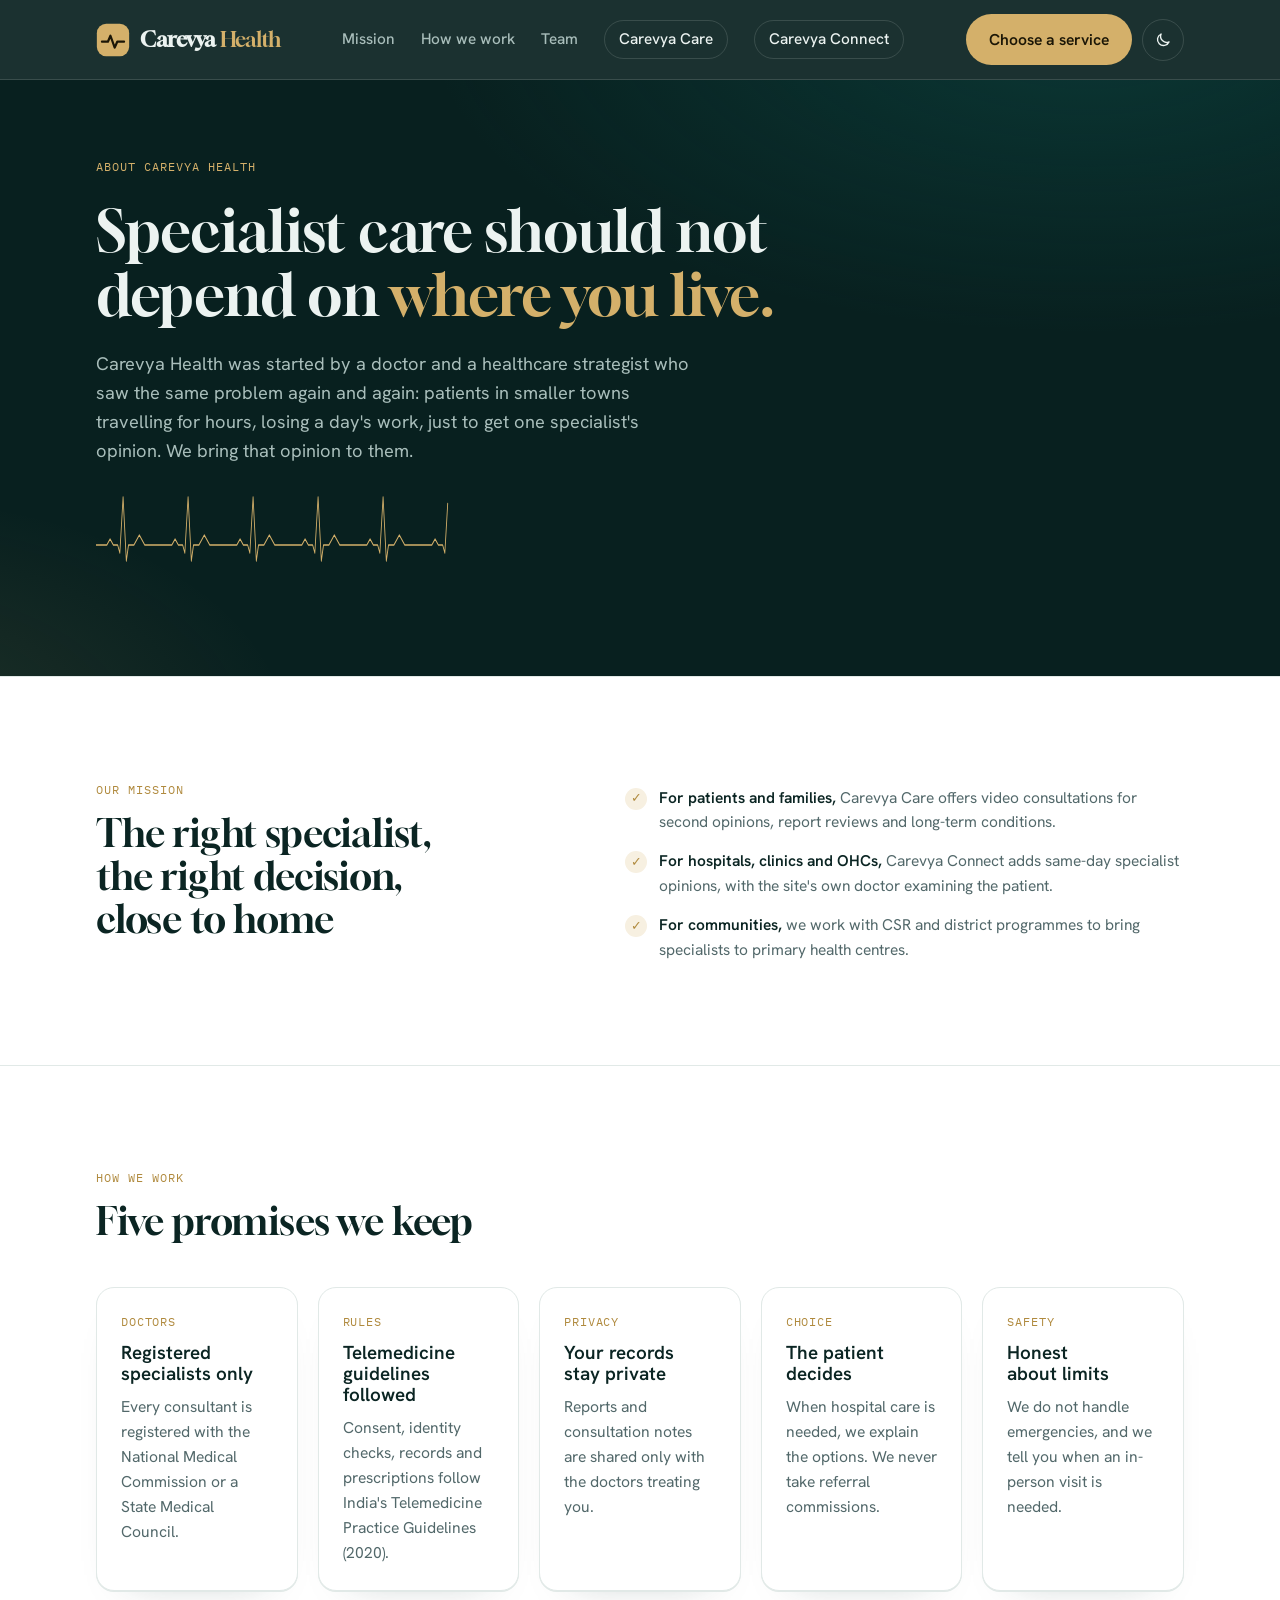
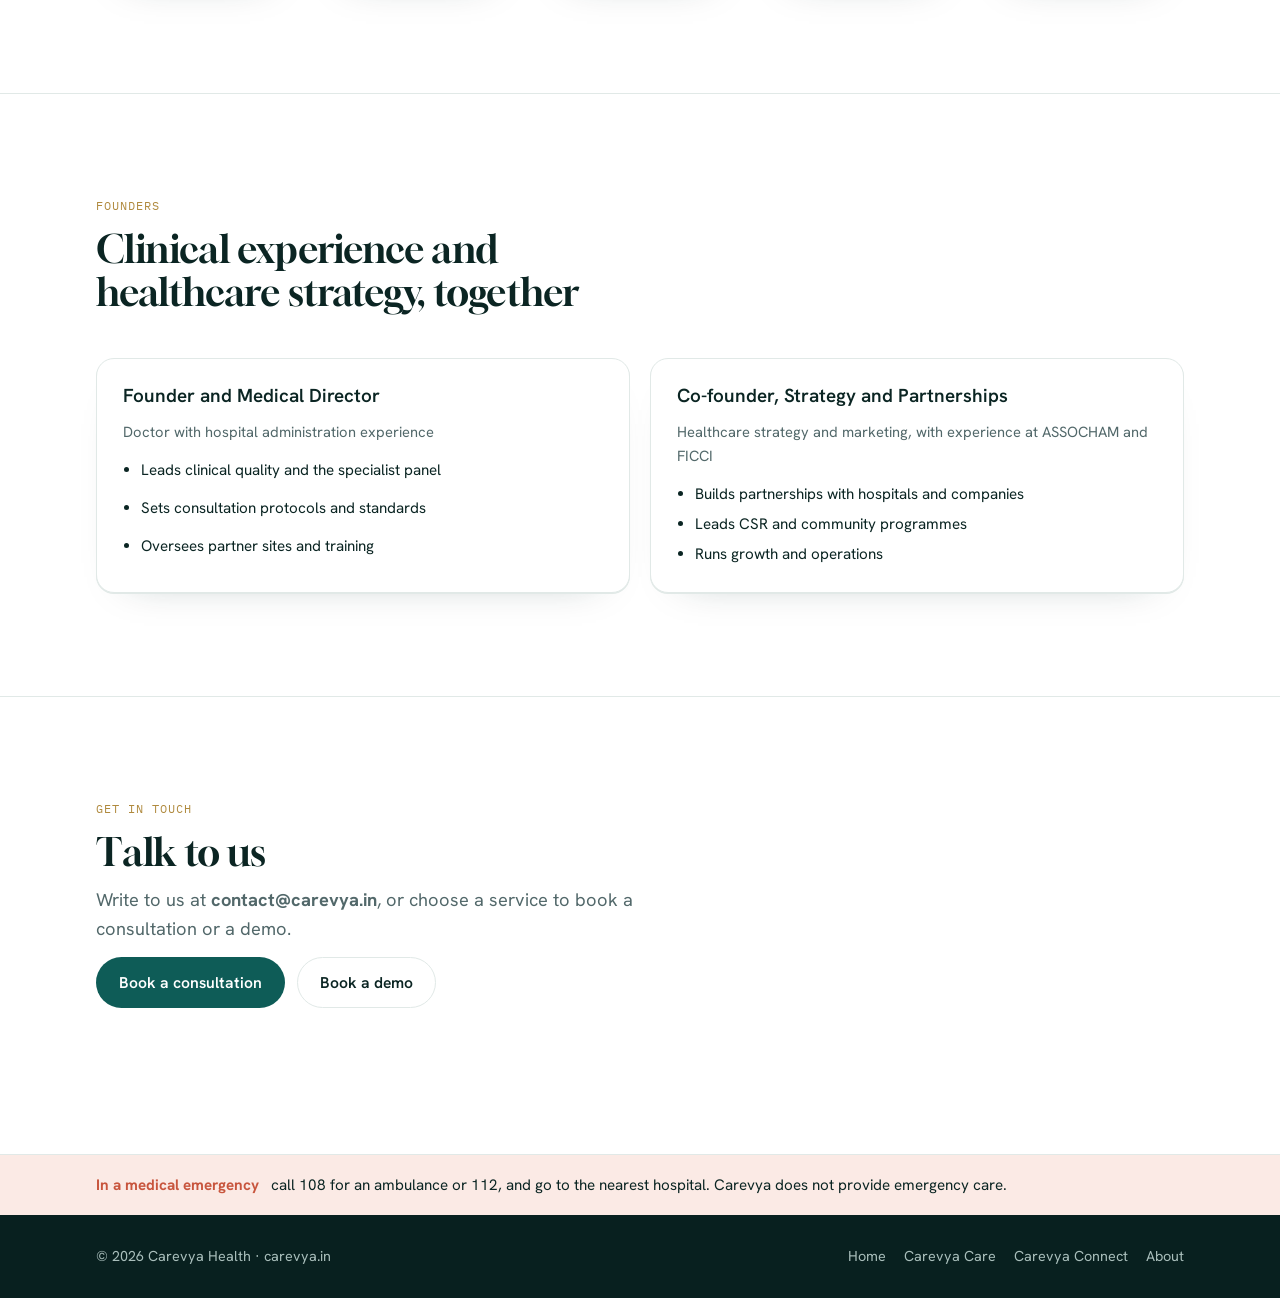
==== about.html @ 9365d1e3 "Add files via upload" ====
<!doctype html>
<html lang="en">
<head>
<meta charset="utf-8">
<meta name="viewport" content="width=device-width, initial-scale=1, viewport-fit=cover">
<title>About Carevya</title>
<meta name="claude:viewport-fit-sides" content="cover">
<meta name="description" content="Why Carevya Health exists, how we work, and the founders behind it.">
<link rel="preconnect" href="https://fonts.googleapis.com">
<link rel="preconnect" href="https://fonts.gstatic.com" crossorigin>
<link rel="stylesheet" href="https://fonts.googleapis.com/css2?family=Gloock&family=Hanken+Grotesk:wght@400;500;600&family=IBM+Plex+Mono:wght@400;500&family=Mukta:wght@500&display=swap">
<link rel="stylesheet" href="styles.css">
<script>try{var t=localStorage.getItem("carevya-theme");if(t=="dark"||t=="light")document.documentElement.setAttribute("data-theme",t)}catch(e){}</script>
</head>
<body>
<header class="bar night">
  <div class="wrap" style="position:relative">
    <a class="brand" href="index.html" aria-label="Carevya Health home">
      <svg class="brand-mark" viewBox="0 0 40 40" aria-hidden="true">
        <rect x="1" y="1" width="38" height="38" rx="11" fill="var(--accent)"/>
        <path d="M7 22h7l3-7 5 14 3-7h8" fill="none" stroke="var(--accent-ink)" stroke-width="2.6" stroke-linecap="round" stroke-linejoin="round"/>
      </svg>
      <span class="brand-name">Carevya <span>Health</span></span>
    </a>
    <nav class="links" id="nav" aria-label="Main">
      <a href="#mission">Mission</a>
      <a href="#principles">How we work</a>
      <a href="#team">Team</a>
      <a class="switch" href="care.html">Carevya Care</a>
      <a class="switch" href="connect.html">Carevya Connect</a>
    </nav>
    <div class="bar-actions">
      <a class="btn btn-primary" href="index.html#choose">Choose a service</a>
      <button class="theme-btn" id="themeBtn" type="button" aria-label="Switch to dark mode" title="Switch to dark mode"><svg viewBox="0 0 24 24" width="18" height="18" aria-hidden="true"><path id="themeIcon" d="M20 14.5A8 8 0 0 1 9.5 4a8 8 0 1 0 10.5 10.5z" fill="none" stroke="currentColor" stroke-width="1.8" stroke-linejoin="round"/></svg></button>
      <button class="menu-btn" id="menuBtn" aria-expanded="false" aria-controls="nav">Menu</button>
    </div>
  </div>
</header>

<main id="top">
  <section class="hero night">
    <div class="wrap">
      <div class="hero-copy" style="max-width:760px">
        <p class="eyebrow">About Carevya Health</p>
        <h1>Specialist care should not depend on <em>where you live.</em></h1>
        <p class="lede">Carevya Health was started by a doctor and a healthcare strategist who saw the same problem again and again: patients in smaller towns travelling for hours, losing a day's work, just to get one specialist's opinion. We bring that opinion to them.</p>
        <svg class="trace" viewBox="0 0 960 84" preserveAspectRatio="none" aria-hidden="true" style="max-width:520px"><path d="M0 56 l20 0 l6 -6 l6 6 l8 0 l4 8 l6 -56 l6 64 l4 -16 l10 0 l10 -10 l10 10 l30 0 l20 0 l6 -6 l6 6 l8 0 l4 8 l6 -56 l6 64 l4 -16 l10 0 l10 -10 l10 10 l30 0 l20 0 l6 -6 l6 6 l8 0 l4 8 l6 -56 l6 64 l4 -16 l10 0 l10 -10 l10 10 l30 0 l20 0 l6 -6 l6 6 l8 0 l4 8 l6 -56 l6 64 l4 -16 l10 0 l10 -10 l10 10 l30 0 l20 0 l6 -6 l6 6 l8 0 l4 8 l6 -56 l6 64 l4 -16 l10 0 l10 -10 l10 10 l30 0 l20 0 l6 -6 l6 6 l8 0 l4 8 l6 -56 l6 64 l4 -16 l10 0 l10 -10 l10 10 l30 0 l20 0 l6 -6 l6 6 l8 0 l4 8 l6 -56 l6 64 l4 -16 l10 0 l10 -10 l10 10 l30 0 l20 0 l6 -6 l6 6 l8 0 l4 8 l6 -56 l6 64 l4 -16 l10 0 l10 -10 l10 10 l30 0"/></svg>
      </div>
    </div>
  </section>

  <section class="band" id="mission">
    <div class="wrap spec-wrap">
      <div class="section-head" style="margin-bottom:0">
        <p class="eyebrow">Our mission</p>
        <h2>The right specialist, the right decision, close to home</h2>
      </div>
      <div class="assure">
        <div><span class="tick">✓</span><p><b>For patients and families,</b> Carevya Care offers video consultations for second opinions, report reviews and long-term conditions.</p></div>
        <div><span class="tick">✓</span><p><b>For hospitals, clinics and OHCs,</b> Carevya Connect adds same-day specialist opinions, with the site's own doctor examining the patient.</p></div>
        <div><span class="tick">✓</span><p><b>For communities,</b> we work with CSR and district programmes to bring specialists to primary health centres.</p></div>
      </div>
    </div>
  </section>

  <section class="band" id="principles">
    <div class="wrap">
      <div class="section-head">
        <p class="eyebrow">How we work</p>
        <h2>Five promises we keep</h2>
      </div>
      <div class="who">
        <article>
          <span class="tag">Doctors</span>
          <h3>Registered specialists only</h3>
          <p>Every consultant is registered with the National Medical Commission or a State Medical Council.</p>
          
        </article>
        <article>
          <span class="tag">Rules</span>
          <h3>Telemedicine guidelines followed</h3>
          <p>Consent, identity checks, records and prescriptions follow India's Telemedicine Practice Guidelines (2020).</p>
          
        </article>
        <article>
          <span class="tag">Privacy</span>
          <h3>Your records stay private</h3>
          <p>Reports and consultation notes are shared only with the doctors treating you.</p>
          
        </article>
        <article>
          <span class="tag">Choice</span>
          <h3>The patient decides</h3>
          <p>When hospital care is needed, we explain the options. We never take referral commissions.</p>
          
        </article>
        <article>
          <span class="tag">Safety</span>
          <h3>Honest about limits</h3>
          <p>We do not handle emergencies, and we tell you when an in-person visit is needed.</p>
          
        </article>
      </div>
    </div>
  </section>

  <section class="band" id="team">
    <div class="wrap">
      <div class="section-head">
        <p class="eyebrow">Founders</p>
        <h2>Clinical experience and healthcare strategy, together</h2>
      </div>
      <div class="plans">
        <div class="plan">
          <h3>Founder and Medical Director</h3>
          <p class="for">Doctor with hospital administration experience</p>
          <ul><li>Leads clinical quality and the specialist panel</li><li>Sets consultation protocols and standards</li><li>Oversees partner sites and training</li></ul>
        </div>
        <div class="plan">
          <h3>Co-founder, Strategy and Partnerships</h3>
          <p class="for">Healthcare strategy and marketing, with experience at ASSOCHAM and FICCI</p>
          <ul><li>Builds partnerships with hospitals and companies</li><li>Leads CSR and community programmes</li><li>Runs growth and operations</li></ul>
        </div>
      </div>
    </div>
  </section>

  <section class="band" id="contact">
    <div class="wrap">
      <div class="section-head">
        <p class="eyebrow">Get in touch</p>
        <h2>Talk to us</h2>
        <p class="lede">Write to us at <strong style="user-select:all">contact@carevya.in</strong>, or choose a service to book a consultation or a demo.</p>
        <div class="hero-actions"><a class="btn btn-primary" href="care.html#contact">Book a consultation</a><a class="btn btn-ghost" href="connect.html#contact">Book a demo</a></div>
      </div>
    </div>
  </section>
</main>

<div class="emergency">
  <div class="wrap"><strong>In a medical emergency</strong> call 108 for an ambulance or 112, and go to the nearest hospital. Carevya does not provide emergency care.</div>
</div>
<footer class="night">
  <div class="wrap">
    <span>© <span id="yr">2026</span> Carevya Health · carevya.in</span>
    <nav aria-label="Footer"><a href="index.html">Home</a><a href="care.html">Carevya Care</a><a href="connect.html">Carevya Connect</a><a href="about.html">About</a></nav>
  </div>
</footer>
<script src="site.js"></script>
</body>
</html>
---- styles.css ----
/* Layout: midnight-emerald hero bands with brass details, porcelain content bands, 1120px column */
:root{
  --bg:#FFFFFF; --surface:#FFFFFF; --ink:#0B2523; --muted:#52686A; --line:#E1E9E7;
  --accent:#0E5C57; --accent-ink:#FFFFFF; --accent-soft:#E3EFEC;
  --gold:#B08A3E; --gold-soft:#F7F0E1;
  --warm:#C8553D; --warm-soft:#FBEAE5; --grid:#F2D3CD; --grid-strong:#E7B3AA;
  --night:#08201F; --night-2:#0C2E2C; --night-ink:#ECF3F1; --night-muted:#A9BEBB; --night-line:rgba(236,243,241,.14); --night-gold:#D4B06A;
  --display:"Gloock", "Georgia", "Times New Roman", serif;
  --body:"Hanken Grotesk", "Segoe UI", system-ui, -apple-system, sans-serif;
  --mono:"IBM Plex Mono", ui-monospace, "SFMono-Regular", Menlo, monospace;
  --deva:"Mukta", "Nirmala UI", "Noto Sans Devanagari", sans-serif;
  --radius:18px;
}
@media (prefers-color-scheme: dark){
  :root:not([data-theme="light"]){
    --bg:#071514; --surface:#0E2120; --ink:#E7F0EE; --muted:#9DB3B0; --line:#1F3634;
    --accent:#4FC1B4; --accent-ink:#04201D; --accent-soft:#11302D;
    --gold:#D4B06A; --gold-soft:#2A2416;
    --warm:#F08A73; --warm-soft:#3A2420; --grid:#2A2423; --grid-strong:#4A2E2A;
    --night:#041110; --night-2:#082120; --night-ink:#ECF3F1; --night-muted:#A9BEBB; --night-line:rgba(236,243,241,.12); --night-gold:#D4B06A;
    color-scheme:dark;
  }
}
:root[data-theme="dark"]{
  --bg:#071514; --surface:#0E2120; --ink:#E7F0EE; --muted:#9DB3B0; --line:#1F3634;
  --accent:#4FC1B4; --accent-ink:#04201D; --accent-soft:#11302D;
  --gold:#D4B06A; --gold-soft:#2A2416;
  --warm:#F08A73; --warm-soft:#3A2420; --grid:#2A2423; --grid-strong:#4A2E2A;
  --night:#041110; --night-2:#082120; --night-ink:#ECF3F1; --night-muted:#A9BEBB; --night-line:rgba(236,243,241,.12); --night-gold:#D4B06A;
  color-scheme:dark;
}
*,*::before,*::after{box-sizing:border-box}
html{scroll-behavior:smooth}
@media (prefers-reduced-motion: reduce){html{scroll-behavior:auto}}
body{background:var(--bg);color:var(--ink);font-family:var(--body);font-size:17px;line-height:1.6;-webkit-font-smoothing:antialiased}
body::before{content:"";position:fixed;inset:0 0 auto;height:env(safe-area-inset-top,0px);z-index:10;background:var(--bg)}
a{color:inherit}
:focus-visible{outline:2px solid var(--accent);outline-offset:3px;border-radius:6px}
.wrap{max-width:1120px;margin-inline:auto;padding-left:max(16px, env(safe-area-inset-left,0px));padding-right:max(16px, env(safe-area-inset-right,0px))}
h1,h2,h3{font-family:var(--display);line-height:1.12;margin:0;text-wrap:balance;letter-spacing:-.01em}
h1{font-size:clamp(2.1rem, 1.3rem + 3.4vw, 3.6rem);font-weight:750}
h2{font-size:clamp(1.65rem, 1.2rem + 1.8vw, 2.4rem);font-weight:650}
h3{font-size:1.18rem;font-weight:650}
p{margin:0}
.eyebrow{font-family:var(--mono);font-size:.78rem;letter-spacing:.08em;text-transform:uppercase;color:var(--accent)}
.lede{font-size:1.14rem;color:var(--muted);max-width:60ch}

/* Header */
header.bar{position:sticky;top:env(safe-area-inset-top,0px);z-index:20;background:color-mix(in srgb, var(--bg) 88%, transparent);backdrop-filter:blur(10px);-webkit-backdrop-filter:blur(10px);border-bottom:1px solid var(--line)}
.bar .wrap{display:flex;align-items:center;justify-content:space-between;gap:16px;padding-block:14px}
.brand{display:flex;align-items:center;gap:10px;text-decoration:none}
.brand-mark{width:34px;height:34px;flex:none}
.brand-name{font-family:var(--display);font-weight:750;font-size:1.3rem;letter-spacing:-.02em}
.brand-name span{color:var(--accent);font-weight:500}
nav.links{display:flex;gap:26px;align-items:center}
nav.links a{text-decoration:none;color:var(--muted);font-weight:500;font-size:.96rem}
nav.links a:hover{color:var(--ink)}
.btn{display:inline-flex;align-items:center;justify-content:center;gap:8px;font-family:var(--body);font-weight:600;font-size:.98rem;border-radius:999px;padding:12px 22px;text-decoration:none;border:1px solid transparent;cursor:pointer;transition:background .2s, color .2s, border-color .2s}
.btn-primary{background:var(--accent);color:var(--accent-ink)}
.btn-primary:hover{background:color-mix(in srgb, var(--accent) 86%, var(--ink))}
.btn-ghost{background:transparent;border-color:var(--line);color:var(--ink)}
.btn-ghost:hover{border-color:var(--accent);color:var(--accent)}
.menu-btn{display:none;background:none;border:1px solid var(--line);border-radius:10px;padding:8px 12px;color:var(--ink);font:inherit;font-size:.9rem;cursor:pointer}
@media (max-width: 860px){
  nav.links{display:none}
  .menu-btn{display:inline-block}
  .bar .btn{display:none}
  nav.links.open{display:flex;position:absolute;left:0;right:0;top:100%;flex-direction:column;align-items:flex-start;gap:4px;background:var(--surface);border-bottom:1px solid var(--line);padding:12px max(16px, env(safe-area-inset-right,0px)) 18px max(16px, env(safe-area-inset-left,0px))}
  nav.links.open a{padding:10px 0;font-size:1.05rem;width:100%}
}

/* Hero */
.hero{padding-block:clamp(40px, 6vw, 84px) clamp(48px, 7vw, 96px)}
.hero-grid{display:grid;grid-template-columns:1.05fr .95fr;gap:clamp(28px, 5vw, 64px);align-items:center}
.hero-copy{display:flex;flex-direction:column;gap:22px;min-width:0}
.hero-copy h1 em{font-style:normal;color:var(--accent)}
.deva{font-family:var(--deva);font-size:1.12rem;color:var(--warm);font-weight:500}
.hero-actions{display:flex;flex-wrap:wrap;gap:12px}
.hero-note{font-size:.92rem;color:var(--muted)}
.paper{position:relative;border-radius:22px;padding:clamp(18px, 3vw, 30px);
  background-color:var(--surface);
  background-image:
    linear-gradient(var(--grid-strong) 1px, transparent 1px),
    linear-gradient(90deg, var(--grid-strong) 1px, transparent 1px),
    linear-gradient(var(--grid) 1px, transparent 1px),
    linear-gradient(90deg, var(--grid) 1px, transparent 1px);
  background-size:40px 40px,40px 40px,8px 8px,8px 8px;
  border:1px solid var(--line);min-width:0}
.trace{display:block;width:100%;height:84px;margin-bottom:14px}
.trace path{fill:none;stroke:var(--warm);stroke-width:2;stroke-linejoin:round;stroke-linecap:round;stroke-dasharray:1400;stroke-dashoffset:0;animation:draw 2.4s ease-out}
@keyframes draw{from{stroke-dashoffset:1400}to{stroke-dashoffset:0}}
@media (prefers-reduced-motion: reduce){.trace path{animation:none}}
.paper-scale{position:absolute;top:14px;right:18px;font-family:var(--mono);font-size:.72rem;color:var(--muted);background:var(--surface);padding:2px 6px;border-radius:4px}
.consult{background:var(--surface);border:1px solid var(--line);border-radius:var(--radius);box-shadow:0 18px 40px -24px rgba(8,40,40,.35);overflow:hidden}
.consult-head{display:flex;justify-content:space-between;align-items:center;gap:10px;padding:14px 18px;border-bottom:1px solid var(--line);flex-wrap:wrap}
.live{display:inline-flex;align-items:center;gap:8px;font-family:var(--mono);font-size:.78rem;color:var(--muted)}
.dot{width:8px;height:8px;border-radius:50%;background:var(--warm);box-shadow:0 0 0 4px var(--warm-soft)}
.chip{display:inline-flex;align-items:center;gap:6px;font-size:.8rem;font-weight:600;padding:4px 10px;border-radius:999px;background:var(--accent-soft);color:var(--accent)}
.consult-body{padding:16px 18px;display:grid;gap:14px}
.site{display:flex;justify-content:space-between;gap:12px;flex-wrap:wrap}
.site b{font-weight:600}
.site small{color:var(--muted);font-size:.86rem}
.vitals{display:grid;grid-template-columns:repeat(4, minmax(0,1fr));gap:8px}
.vital{border:1px solid var(--line);border-radius:10px;padding:8px 10px;min-width:0}
.vital span{display:block;font-size:.72rem;color:var(--muted);text-transform:uppercase;letter-spacing:.06em}
.vital strong{font-family:var(--mono);font-weight:500;font-size:1.02rem;font-variant-numeric:tabular-nums}
.vital strong i{font-style:normal;font-size:.72rem;color:var(--muted);margin-left:2px}
.vital.flag{border-color:color-mix(in srgb, var(--warm) 55%, var(--line));background:var(--warm-soft)}
.attach{display:flex;justify-content:space-between;align-items:center;gap:10px;font-size:.92rem;border-top:1px dashed var(--line);padding-top:12px;flex-wrap:wrap}
.attach code{font-family:var(--mono);font-size:.82rem;color:var(--muted)}
.joining{display:flex;align-items:center;gap:12px;background:var(--accent-soft);border-radius:10px;padding:10px 12px}
.avatar{width:36px;height:36px;border-radius:50%;background:var(--accent);color:var(--accent-ink);display:grid;place-items:center;font-family:var(--display);font-weight:650;flex:none}
.joining p{font-size:.92rem}
.joining .t{margin-left:auto;font-family:var(--mono);font-size:.9rem;color:var(--accent);font-variant-numeric:tabular-nums}
.example-tag{margin-top:10px;font-size:.8rem;color:var(--muted);text-align:right}
@media (max-width: 900px){.hero-grid{grid-template-columns:1fr}}
@media (max-width: 460px){.vitals{grid-template-columns:repeat(2, minmax(0,1fr))}}

/* Sections */
section.band{padding-block:clamp(56px, 8vw, 104px);border-top:1px solid var(--line)}
.section-head{display:flex;flex-direction:column;gap:12px;margin-bottom:clamp(28px, 4vw, 44px);max-width:720px}
.who{display:grid;grid-template-columns:repeat(3, minmax(0,1fr));gap:20px}
.who article{background:var(--surface);border:1px solid var(--line);border-radius:var(--radius);padding:24px;display:flex;flex-direction:column;gap:10px;min-width:0}
.who .tag{font-family:var(--mono);font-size:.76rem;color:var(--warm);text-transform:uppercase;letter-spacing:.07em}
.who p{color:var(--muted);font-size:.98rem}
.who ul{margin:4px 0 0;padding-left:18px;color:var(--ink);font-size:.95rem;display:grid;gap:4px}
@media (max-width: 860px){.who{grid-template-columns:1fr}}

.steps{list-style:none;margin:0;padding:0;display:grid;grid-template-columns:repeat(4, minmax(0,1fr));gap:0;counter-reset:s;border-top:2px solid var(--ink)}
.steps li{padding:22px 22px 6px 0;display:flex;flex-direction:column;gap:8px;counter-increment:s;min-width:0}
.steps li::before{content:"Step " counter(s);font-family:var(--mono);font-size:.78rem;color:var(--accent);letter-spacing:.06em;text-transform:uppercase}
.steps p{color:var(--muted);font-size:.96rem}
@media (max-width: 860px){.steps{grid-template-columns:1fr 1fr;row-gap:12px}}
@media (max-width: 520px){.steps{grid-template-columns:1fr}}

.spec-wrap{display:grid;grid-template-columns:1fr 1.2fr;gap:clamp(28px, 5vw, 64px);align-items:start}
.spec-list{display:flex;flex-wrap:wrap;gap:10px}
.spec-list li{list-style:none;border:1px solid var(--line);background:var(--surface);border-radius:999px;padding:9px 16px;font-weight:500;font-size:.96rem}
.spec-list{margin:0;padding:0}
.assure{display:grid;gap:14px;margin-top:6px}
.assure div{display:flex;gap:12px;align-items:flex-start}
.tick{flex:none;width:22px;height:22px;border-radius:50%;background:var(--accent-soft);color:var(--accent);display:grid;place-items:center;font-size:.8rem;font-weight:700;margin-top:2px}
.assure p{color:var(--muted);font-size:.97rem}
.assure b{color:var(--ink);font-weight:600}
@media (max-width: 860px){.spec-wrap{grid-template-columns:1fr}}

.plans{display:grid;grid-template-columns:repeat(3, minmax(0,1fr));gap:20px}
.plan{border:1px solid var(--line);border-radius:var(--radius);padding:26px;display:flex;flex-direction:column;gap:14px;background:var(--surface);min-width:0}
.plan.feature{border-color:var(--accent);box-shadow:0 0 0 1px var(--accent) inset}
.plan .for{font-size:.92rem;color:var(--muted)}
.plan ul{margin:0;padding-left:18px;display:grid;gap:6px;font-size:.95rem;flex:1}
.plan .price{font-family:var(--mono);font-size:.86rem;color:var(--muted);border-top:1px solid var(--line);padding-top:12px}
@media (max-width: 860px){.plans{grid-template-columns:1fr}}

.centre{background:var(--accent);color:var(--accent-ink);border-top:none}
.centre .eyebrow{color:var(--accent-ink);opacity:.8}
.centre-grid{display:grid;grid-template-columns:1.1fr .9fr;gap:clamp(28px, 5vw, 64px);align-items:start}
.centre p.lede{color:var(--accent-ink);opacity:.86}
.centre-list{list-style:none;margin:0;padding:0;display:grid;gap:0;border-top:1px solid color-mix(in srgb, var(--accent-ink) 30%, transparent)}
.centre-list li{display:flex;justify-content:space-between;gap:16px;padding:14px 0;border-bottom:1px solid color-mix(in srgb, var(--accent-ink) 30%, transparent);font-weight:500}
.centre-list li span{opacity:.75;font-weight:400;text-align:right}
.centre .note{margin-top:18px;font-size:.92rem;opacity:.86}
.centre .deva{color:var(--accent-ink);opacity:.9}
.btn-light{background:var(--accent-ink);color:var(--accent)}
.btn-light:hover{background:color-mix(in srgb, var(--accent-ink) 88%, var(--accent))}
.centre :focus-visible{outline-color:var(--accent-ink)}
.hero-note a{color:var(--accent);font-weight:600}
@media (max-width: 860px){.centre-grid{grid-template-columns:1fr}}

.faq{display:grid;gap:0;border-top:1px solid var(--line);max-width:820px}
.faq details{border-bottom:1px solid var(--line);padding:18px 0}
.faq summary{cursor:pointer;font-weight:600;font-size:1.04rem;list-style:none;display:flex;justify-content:space-between;gap:16px}
.faq summary::-webkit-details-marker{display:none}
.faq summary::after{content:"+";font-family:var(--mono);color:var(--accent);font-size:1.2rem;line-height:1}
.faq details[open] summary::after{content:"–"}
.faq p{color:var(--muted);margin-top:10px;max-width:68ch}

.contact-grid{display:grid;grid-template-columns:.9fr 1.1fr;gap:clamp(28px, 5vw, 64px);align-items:start}
.reach{display:grid;gap:18px}
.reach .line{display:flex;flex-direction:column;gap:4px}
.reach .line span{font-size:.82rem;color:var(--muted);text-transform:uppercase;letter-spacing:.07em;font-family:var(--mono)}
.reach .line strong{font-size:1.12rem;font-weight:600;user-select:all}
form.enquiry{background:var(--surface);border:1px solid var(--line);border-radius:var(--radius);padding:clamp(20px, 3vw, 30px);display:grid;grid-template-columns:1fr 1fr;gap:16px;min-width:0}
.field{display:flex;flex-direction:column;gap:6px;min-width:0}
.field.full{grid-column:1 / -1}
label{font-size:.88rem;font-weight:600}
input,select,textarea{font:inherit;font-size:.98rem;color:var(--ink);background:var(--bg);border:1px solid var(--line);border-radius:10px;padding:11px 12px;width:100%}
textarea{min-height:96px;resize:vertical}
input:focus,select:focus,textarea:focus{outline:none;border-color:var(--accent);box-shadow:0 0 0 3px var(--accent-soft)}
.form-foot{grid-column:1 / -1;display:flex;flex-wrap:wrap;align-items:center;gap:12px;justify-content:space-between}
.form-foot small{color:var(--muted);font-size:.85rem;max-width:42ch}
.result{grid-column:1 / -1;border:1px dashed var(--accent);border-radius:10px;padding:16px;display:grid;gap:12px;background:var(--accent-soft)}
.result pre{margin:0;white-space:pre-wrap;font-family:var(--mono);font-size:.84rem;color:var(--ink)}
.result .row{display:flex;flex-wrap:wrap;gap:10px}
.err{color:var(--warm);font-size:.88rem;grid-column:1 / -1}
@media (max-width: 860px){.contact-grid{grid-template-columns:1fr}}
@media (max-width: 520px){form.enquiry{grid-template-columns:1fr}}

.emergency{background:var(--warm-soft);border-top:1px solid var(--line)}
.emergency .wrap{padding-block:18px;display:flex;gap:12px;align-items:center;flex-wrap:wrap;font-size:.95rem}
.emergency strong{color:var(--warm)}
footer{border-top:1px solid var(--line)}
footer .wrap{padding-block:30px;display:flex;justify-content:space-between;gap:16px;flex-wrap:wrap;color:var(--muted);font-size:.9rem}
footer nav{display:flex;gap:18px;flex-wrap:wrap}
footer a{text-decoration:none}
footer a:hover{color:var(--ink)}
.switch{font-weight:600;color:var(--ink)!important;border:1px solid var(--line);border-radius:999px;padding:6px 14px}
.switch:hover{border-color:var(--accent);color:var(--accent)!important}
@media (max-width: 860px){nav.links.open .switch{border:none;padding:10px 0}}
/* Base reset so the pages also work on any host */
body{margin:0}
[hidden]{display:none!important}
img{max-width:100%}

/* Gateway page */
.gate-hero{padding-block:clamp(44px, 7vw, 96px) clamp(24px, 3vw, 36px);text-align:left}
.gate-hero .wrap{display:flex;flex-direction:column;gap:18px}
.gate-hero h1{font-size:clamp(2.3rem, 1.4rem + 3.8vw, 4rem);max-width:15ch}
.gate-hero .trace{height:60px;margin:6px 0 0;max-width:520px}
.gate{padding-block:0 clamp(48px, 7vw, 96px)}
.gate .wrap{display:grid;grid-template-columns:1fr 1fr;gap:20px}
.door{position:relative;display:flex;flex-direction:column;gap:16px;padding:clamp(26px, 4vw, 44px);border-radius:24px;border:1px solid var(--line);background:var(--surface);text-decoration:none;color:var(--ink);transition:transform .25s ease, box-shadow .25s ease, border-color .25s ease;min-width:0}
.door:hover{transform:translateY(-3px);box-shadow:0 24px 50px -30px rgba(8,40,40,.45);border-color:var(--accent)}
@media (prefers-reduced-motion: reduce){.door{transition:none}.door:hover{transform:none}}
.door .brandline{font-family:var(--mono);font-size:.8rem;letter-spacing:.09em;text-transform:uppercase;color:var(--accent)}
.door h2{font-size:clamp(1.6rem, 1.2rem + 1.6vw, 2.3rem)}
.door p{color:var(--muted);max-width:44ch}
.door ul{list-style:none;margin:0;padding:0;display:grid;gap:10px;border-top:1px solid var(--line);padding-top:16px}
.door li{display:flex;gap:10px;align-items:flex-start;font-size:.98rem}
.door li::before{content:"";flex:none;width:7px;height:7px;border-radius:50%;background:var(--accent);margin-top:9px}
.door .go{margin-top:auto;padding-top:8px}
.door .go span{display:inline-flex;align-items:center;gap:10px;font-weight:600;background:var(--accent);color:var(--accent-ink);border-radius:999px;padding:13px 24px}
.door.deep{background:var(--accent);color:var(--accent-ink);border-color:var(--accent)}
.door.deep .brandline{color:var(--accent-ink);opacity:.8}
.door.deep p{color:var(--accent-ink);opacity:.86}
.door.deep ul{border-top-color:color-mix(in srgb, var(--accent-ink) 30%, transparent)}
.door.deep li::before{background:var(--accent-ink)}
.door.deep .go span{background:var(--accent-ink);color:var(--accent)}
.door.deep:hover{border-color:var(--accent-ink)}
.door.deep:focus-visible{outline-color:var(--ink)}
.trust{border-top:1px solid var(--line)}
.trust .wrap{padding-block:22px;display:flex;flex-wrap:wrap;gap:12px 28px;color:var(--muted);font-size:.93rem}
.trust span{display:inline-flex;gap:8px;align-items:center}
.trust span::before{content:"✓";color:var(--accent);font-weight:700}
@media (max-width: 820px){.gate .wrap{grid-template-columns:1fr}}

/* ---------- Premium layer ---------- */
h1,h2{font-weight:400;letter-spacing:-.005em}
h3{font-family:var(--body);font-weight:600;letter-spacing:0}
.eyebrow{color:var(--gold)}
.night{background:var(--night);color:var(--night-ink)}
.night .eyebrow{color:var(--night-gold)}
.night .lede,.night .hero-note{color:var(--night-muted)}
.night .hero-note a{color:var(--night-gold)}
.night h1 em{color:var(--night-gold);font-style:normal}
.night .btn-primary{background:var(--night-gold);color:#1B1606}
.night .btn-primary:hover{background:color-mix(in srgb, var(--night-gold) 85%, #fff)}
.night .btn-ghost{border-color:var(--night-line);color:var(--night-ink)}
.night .btn-ghost:hover{border-color:var(--night-gold);color:var(--night-gold)}
.night :focus-visible{outline-color:var(--night-gold)}
header.bar.night{background:color-mix(in srgb, var(--night) 92%, transparent);border-bottom-color:var(--night-line)}
body::before{background:var(--night)}
header.bar.night .brand-name span{color:var(--night-gold)}
header.bar.night nav.links a{color:var(--night-muted)}
header.bar.night nav.links a:hover{color:var(--night-ink)}
header.bar.night .menu-btn{border-color:var(--night-line);color:var(--night-ink)}
header.bar.night .switch{color:var(--night-ink)!important;border-color:var(--night-line)}
header.bar.night .switch:hover{border-color:var(--night-gold);color:var(--night-gold)!important}
@media (max-width: 860px){header.bar.night nav.links.open{background:var(--night);border-bottom-color:var(--night-line)}}
.brand-mark rect{fill:var(--night-gold)}
.brand-mark path{stroke:#1B1606}
section.hero.night,.gate-hero.night,.gate.night{background:
  radial-gradient(1100px 520px at 85% -10%, color-mix(in srgb, var(--accent) 38%, transparent), transparent 60%),
  radial-gradient(700px 400px at -10% 110%, color-mix(in srgb, var(--night-gold) 12%, transparent), transparent 60%),
  var(--night)}
.gate.night{background:var(--night)}
.night .trace path{stroke:var(--night-gold);stroke-width:1.6}
.paper{border-color:transparent;box-shadow:0 30px 70px -30px rgba(0,0,0,.55)}
.consult{box-shadow:none}
.who article,.plan{border-radius:var(--radius);box-shadow:0 1px 0 var(--line), 0 18px 40px -34px rgba(8,40,40,.35)}
.who .tag{color:var(--gold)}
.plan.feature{border-color:var(--gold);box-shadow:0 0 0 1px var(--gold) inset, 0 24px 50px -36px rgba(8,40,40,.45)}
.plan.feature h3::after{content:"Most chosen";margin-left:10px;font-family:var(--mono);font-size:.68rem;letter-spacing:.08em;text-transform:uppercase;color:var(--gold);vertical-align:middle}
.steps{border-top:1px solid var(--gold)}
.steps li::before{color:var(--gold)}
.tick{background:var(--gold-soft);color:var(--gold)}
.spec-list li{border-color:var(--line);box-shadow:0 1px 0 var(--line)}
.faq summary::after{color:var(--gold)}
.chip{background:var(--gold-soft);color:var(--gold)}
.door{border-radius:26px}
.gate.night .door{background:var(--night-2);border-color:var(--night-line);color:var(--night-ink)}
.gate.night .door p{color:var(--night-muted)}
.gate.night .door .brandline{color:var(--night-gold)}
.gate.night .door ul{border-top-color:var(--night-line)}
.gate.night .door li::before{background:var(--night-gold)}
.gate.night .door .go span{background:var(--night-gold);color:#1B1606}
.gate.night .door:hover{border-color:var(--night-gold);box-shadow:0 30px 60px -30px rgba(0,0,0,.6)}
.gate.night .door.deep{background:linear-gradient(160deg, color-mix(in srgb, var(--accent) 55%, var(--night-2)), var(--night-2) 70%);border-color:color-mix(in srgb, var(--night-gold) 45%, transparent)}
.gate.night .door.deep .go span{background:var(--night-ink);color:var(--night)}
.trust.night{border-top-color:var(--night-line)}
.trust.night span{color:var(--night-muted)}
.trust.night span::before{color:var(--night-gold)}
.emergency{background:var(--warm-soft)}
footer.night{border-top:none}
footer.night .wrap{color:var(--night-muted)}
footer.night a:hover{color:var(--night-ink)}
.paper{color:var(--ink)}
.gate-hero h1{max-width:19ch}
.gate-main{background:
  radial-gradient(1100px 620px at 88% -5%, color-mix(in srgb, var(--accent) 36%, transparent), transparent 62%),
  radial-gradient(800px 500px at -10% 75%, color-mix(in srgb, var(--night-gold) 11%, transparent), transparent 62%),
  var(--night)}
.gate-main section.night{background:transparent}
.bar-actions{display:flex;align-items:center;gap:10px}
.theme-btn{width:42px;height:42px;border-radius:50%;display:grid;place-items:center;border:1px solid var(--line);background:transparent;color:var(--ink);cursor:pointer;flex:none;transition:border-color .2s,color .2s}
.theme-btn:hover{border-color:var(--gold);color:var(--gold)}
header.bar.night .theme-btn{border-color:var(--night-line);color:var(--night-ink)}
header.bar.night .theme-btn:hover{border-color:var(--night-gold);color:var(--night-gold)}
@media (max-width: 860px){.bar-actions .btn-ghost{display:none}}
.plans:has(> .plan:nth-child(2):last-child){grid-template-columns:repeat(2, minmax(0,1fr))}
@media (max-width: 860px){.plans:has(> .plan:nth-child(2):last-child){grid-template-columns:1fr}}
#principles .who{grid-template-columns:repeat(auto-fit, minmax(200px, 1fr))}
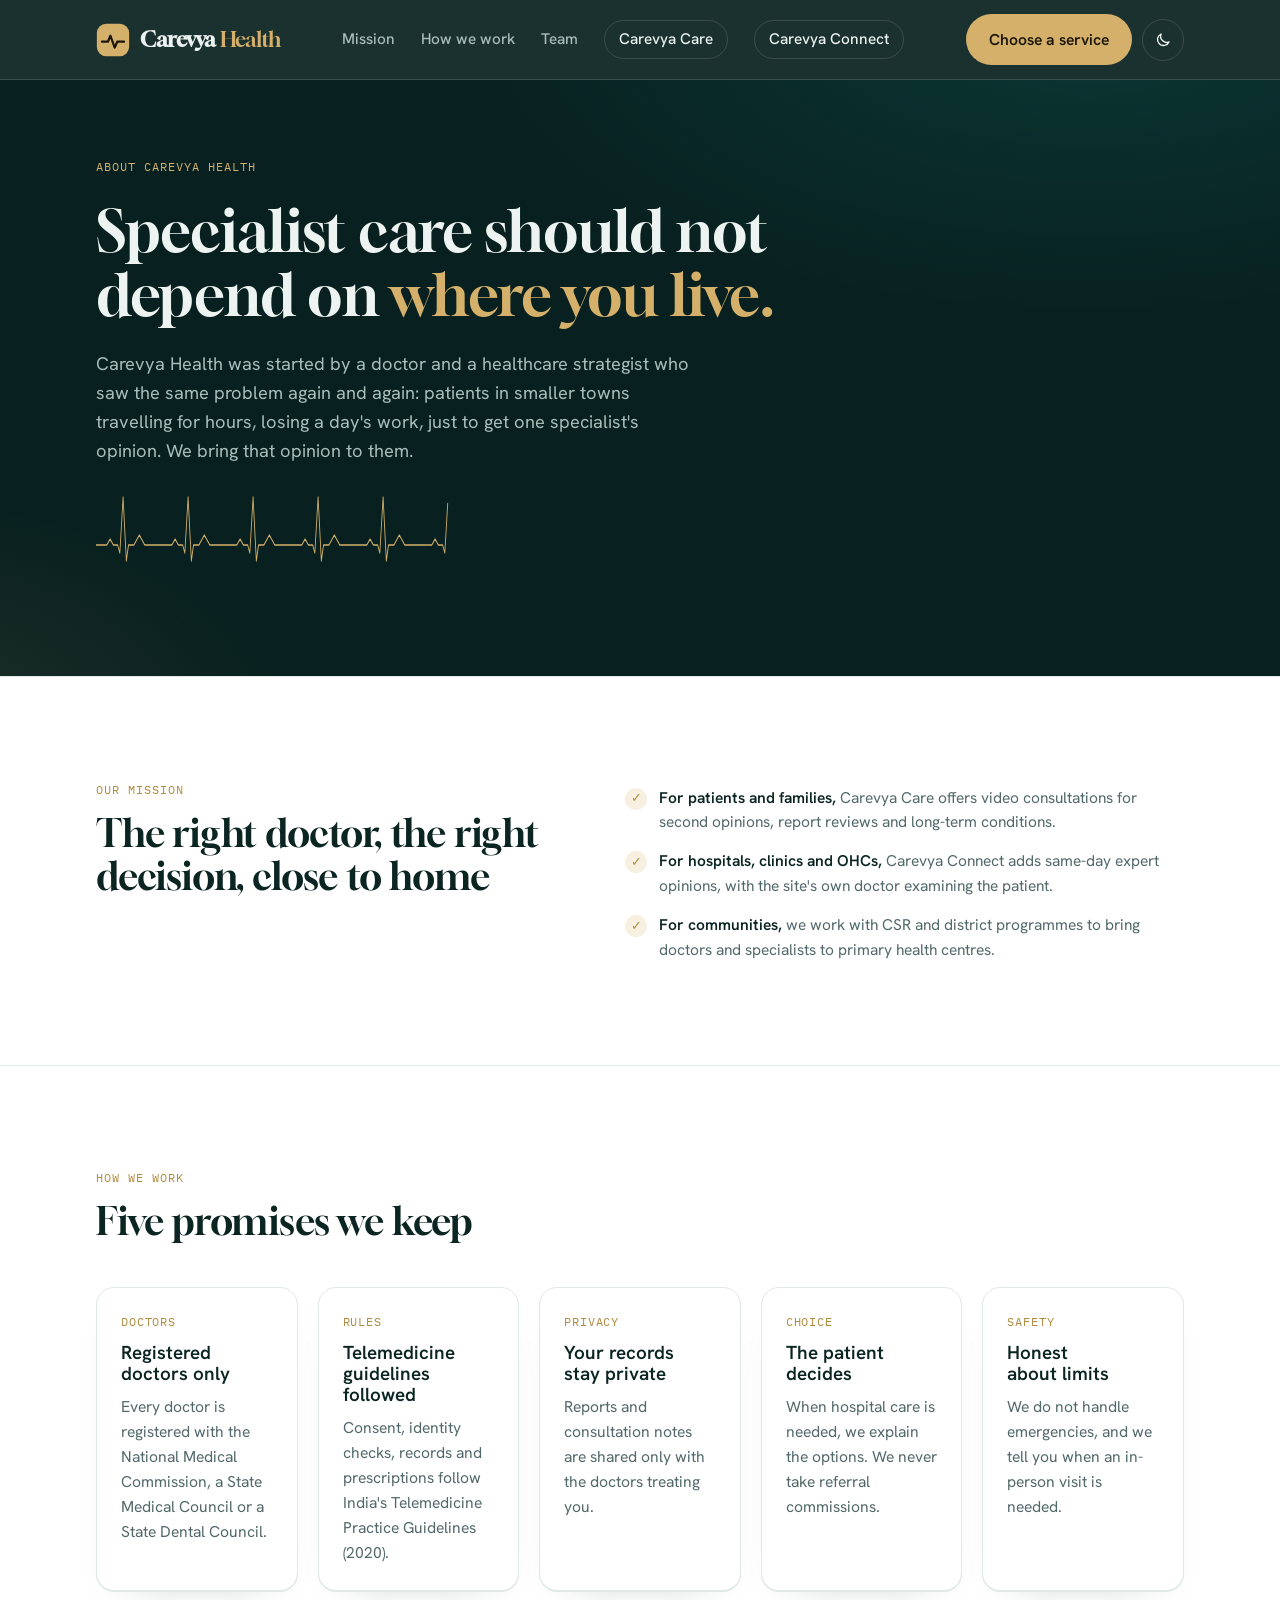
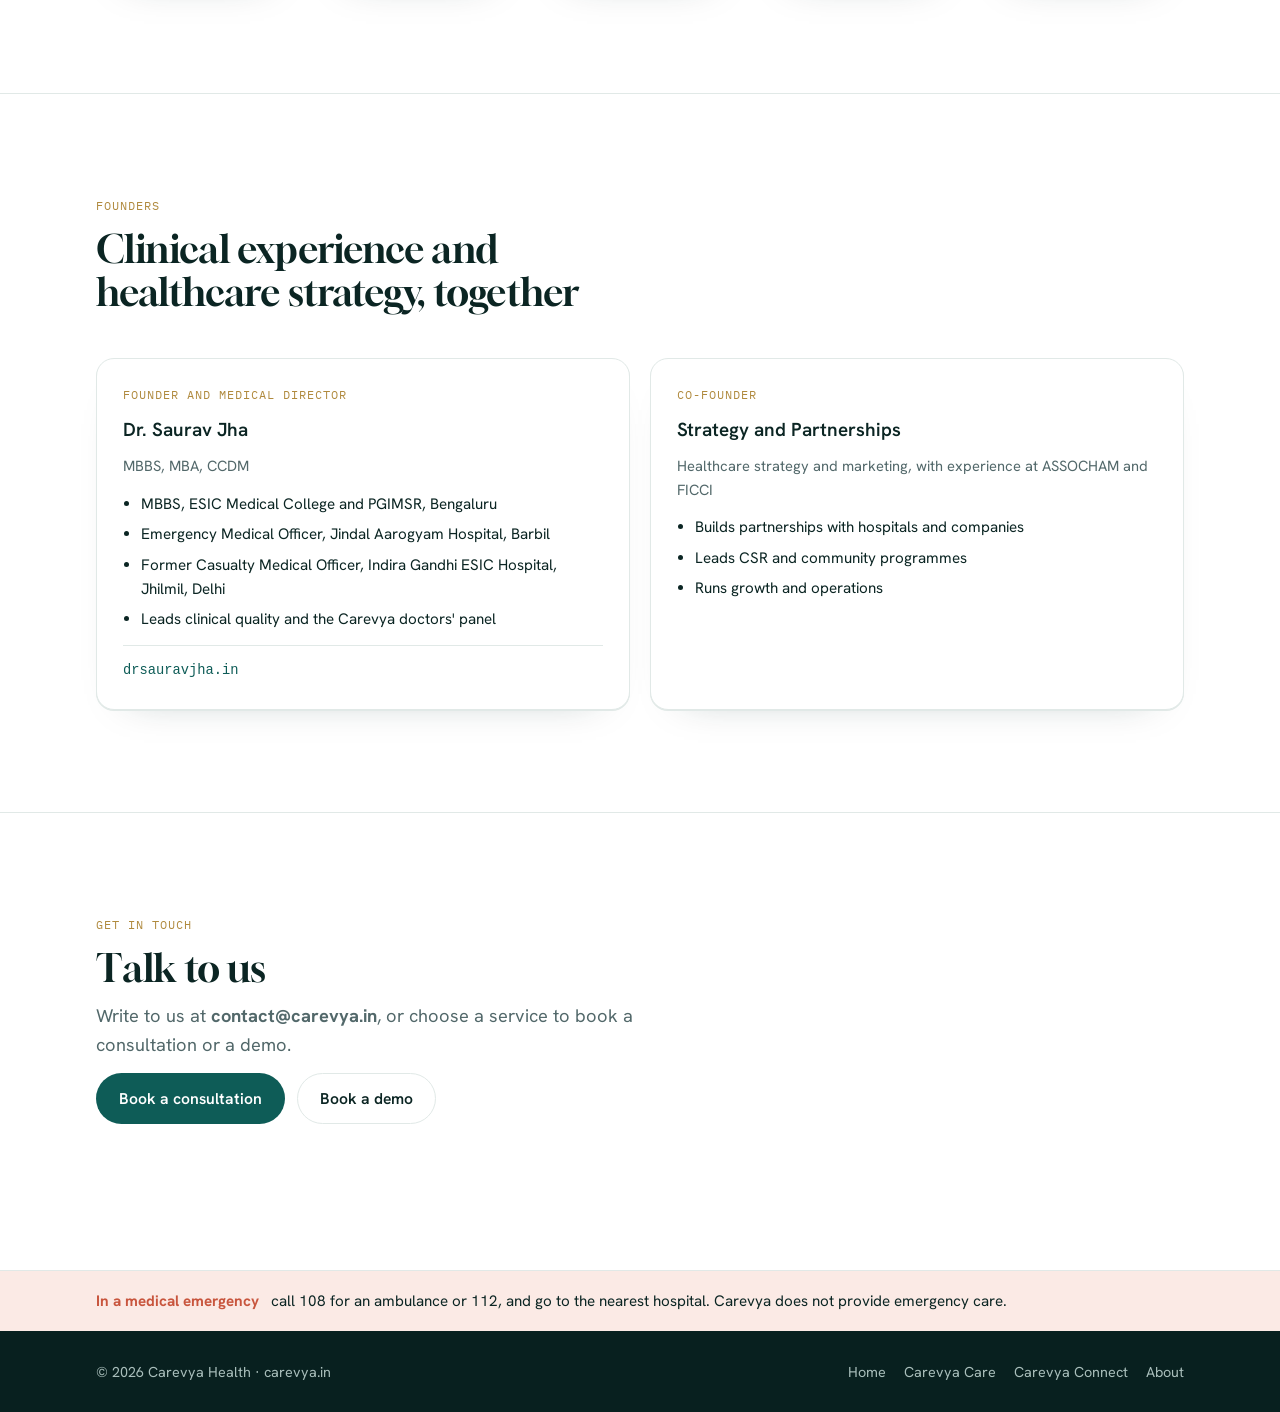
==== commit f77b4245: "Add files via upload" ====
--- a/about.html
+++ b/about.html
@@ -53,12 +53,12 @@
     <div class="wrap spec-wrap">
       <div class="section-head" style="margin-bottom:0">
         <p class="eyebrow">Our mission</p>
-        <h2>The right specialist, the right decision, close to home</h2>
+        <h2>The right doctor, the right decision, close to home</h2>
       </div>
       <div class="assure">
         <div><span class="tick">✓</span><p><b>For patients and families,</b> Carevya Care offers video consultations for second opinions, report reviews and long-term conditions.</p></div>
-        <div><span class="tick">✓</span><p><b>For hospitals, clinics and OHCs,</b> Carevya Connect adds same-day specialist opinions, with the site's own doctor examining the patient.</p></div>
-        <div><span class="tick">✓</span><p><b>For communities,</b> we work with CSR and district programmes to bring specialists to primary health centres.</p></div>
+        <div><span class="tick">✓</span><p><b>For hospitals, clinics and OHCs,</b> Carevya Connect adds same-day expert opinions, with the site's own doctor examining the patient.</p></div>
+        <div><span class="tick">✓</span><p><b>For communities,</b> we work with CSR and district programmes to bring doctors and specialists to primary health centres.</p></div>
       </div>
     </div>
   </section>
@@ -72,8 +72,8 @@
       <div class="who">
         <article>
           <span class="tag">Doctors</span>
-          <h3>Registered specialists only</h3>
-          <p>Every consultant is registered with the National Medical Commission or a State Medical Council.</p>
+          <h3>Registered doctors only</h3>
+          <p>Every doctor is registered with the National Medical Commission, a State Medical Council or a State Dental Council.</p>
           
         </article>
         <article>
@@ -112,12 +112,15 @@
       </div>
       <div class="plans">
         <div class="plan">
-          <h3>Founder and Medical Director</h3>
-          <p class="for">Doctor with hospital administration experience</p>
-          <ul><li>Leads clinical quality and the specialist panel</li><li>Sets consultation protocols and standards</li><li>Oversees partner sites and training</li></ul>
+          <p class="eyebrow">Founder and Medical Director</p>
+          <h3>Dr. Saurav Jha</h3>
+          <p class="for">MBBS, MBA, CCDM</p>
+          <ul><li>MBBS, ESIC Medical College and PGIMSR, Bengaluru</li><li>Emergency Medical Officer, Jindal Aarogyam Hospital, Barbil</li><li>Former Casualty Medical Officer, Indira Gandhi ESIC Hospital, Jhilmil, Delhi</li><li>Leads clinical quality and the Carevya doctors' panel</li></ul>
+          <p class="price"><a href="https://drsauravjha.in" target="_blank" rel="noopener">drsauravjha.in</a></p>
         </div>
         <div class="plan">
-          <h3>Co-founder, Strategy and Partnerships</h3>
+          <p class="eyebrow">Co-founder</p>
+          <h3>Strategy and Partnerships</h3>
           <p class="for">Healthcare strategy and marketing, with experience at ASSOCHAM and FICCI</p>
           <ul><li>Builds partnerships with hospitals and companies</li><li>Leads CSR and community programmes</li><li>Runs growth and operations</li></ul>
         </div>
--- a/styles.css
+++ b/styles.css
@@ -320,3 +320,7 @@
 .plans:has(> .plan:nth-child(2):last-child){grid-template-columns:repeat(2, minmax(0,1fr))}
 @media (max-width: 860px){.plans:has(> .plan:nth-child(2):last-child){grid-template-columns:1fr}}
 #principles .who{grid-template-columns:repeat(auto-fit, minmax(200px, 1fr))}
+.plans.doctors{grid-template-columns:repeat(auto-fill, minmax(260px, 1fr))}
+.plan .eyebrow{margin:0}
+.plan ul{align-content:start}
+.plan .price a{color:var(--accent);text-decoration:none;font-weight:500}.plan .price a:hover{text-decoration:underline}
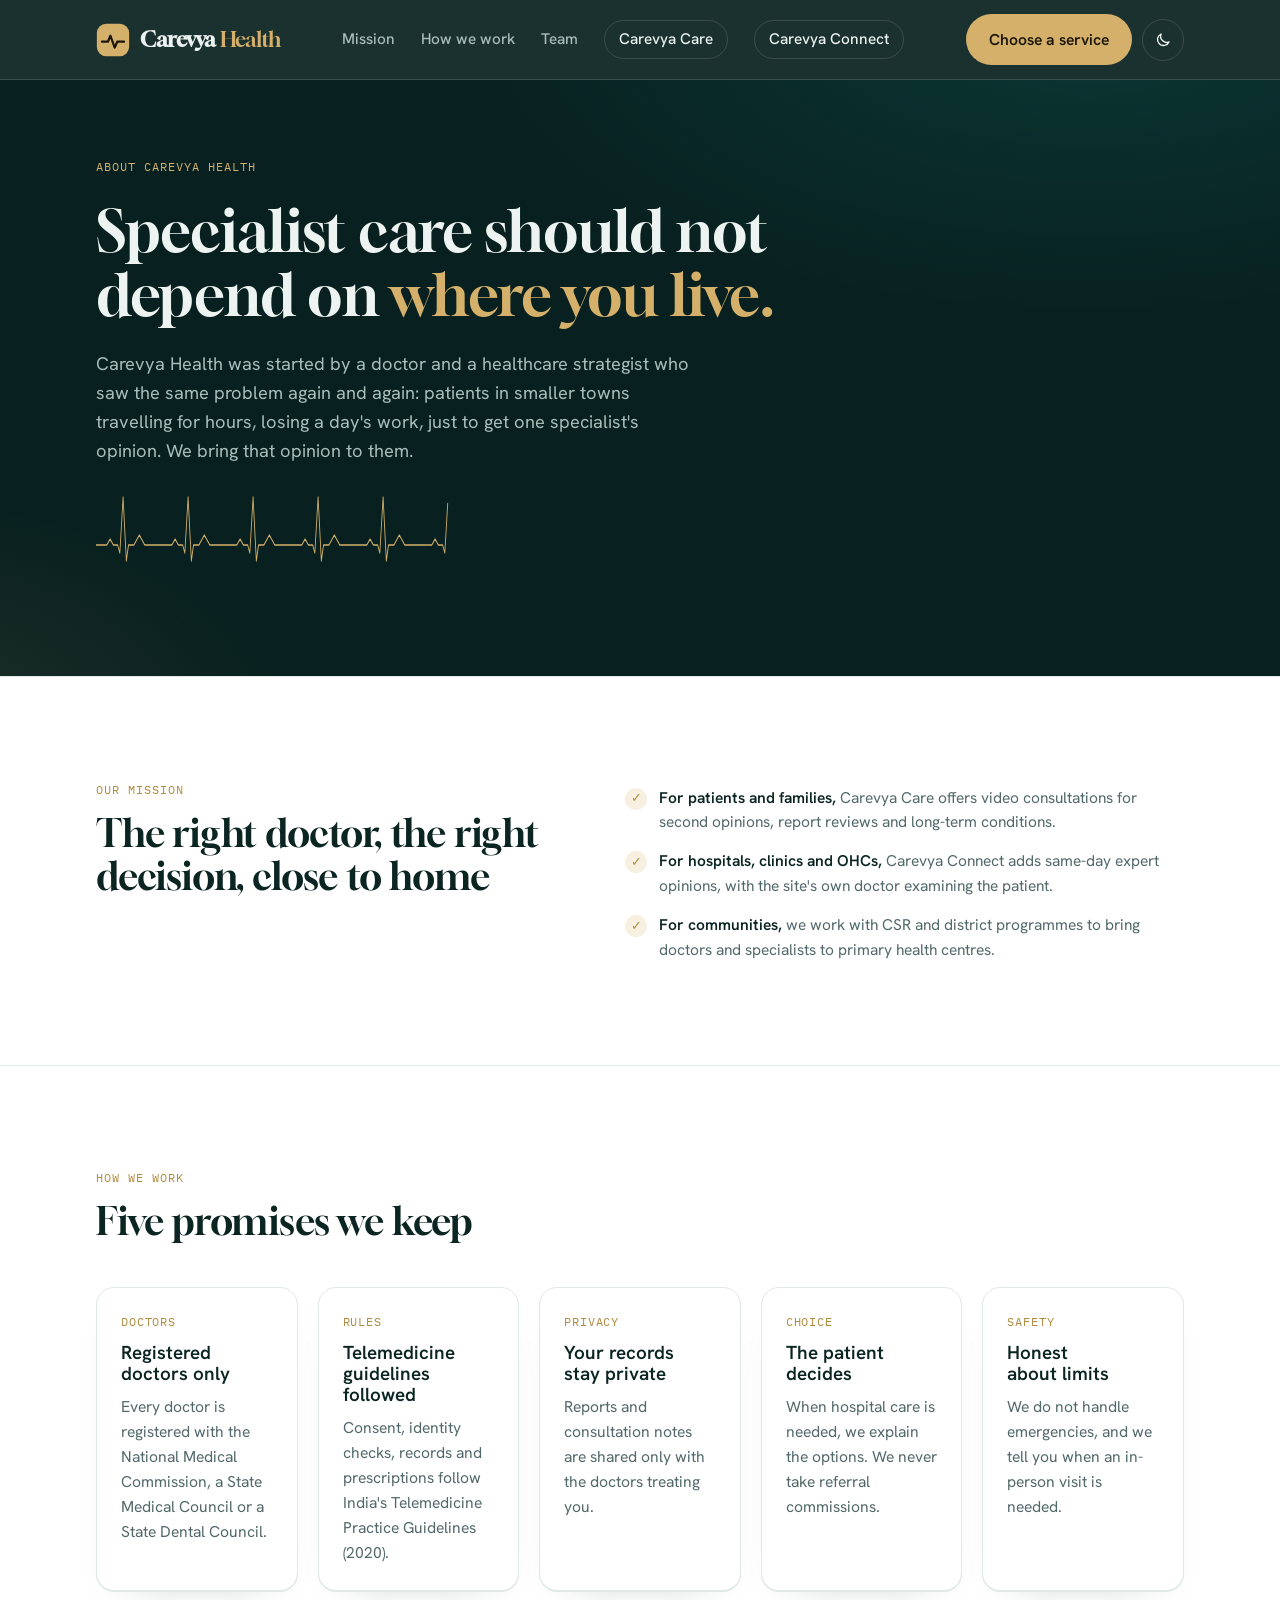
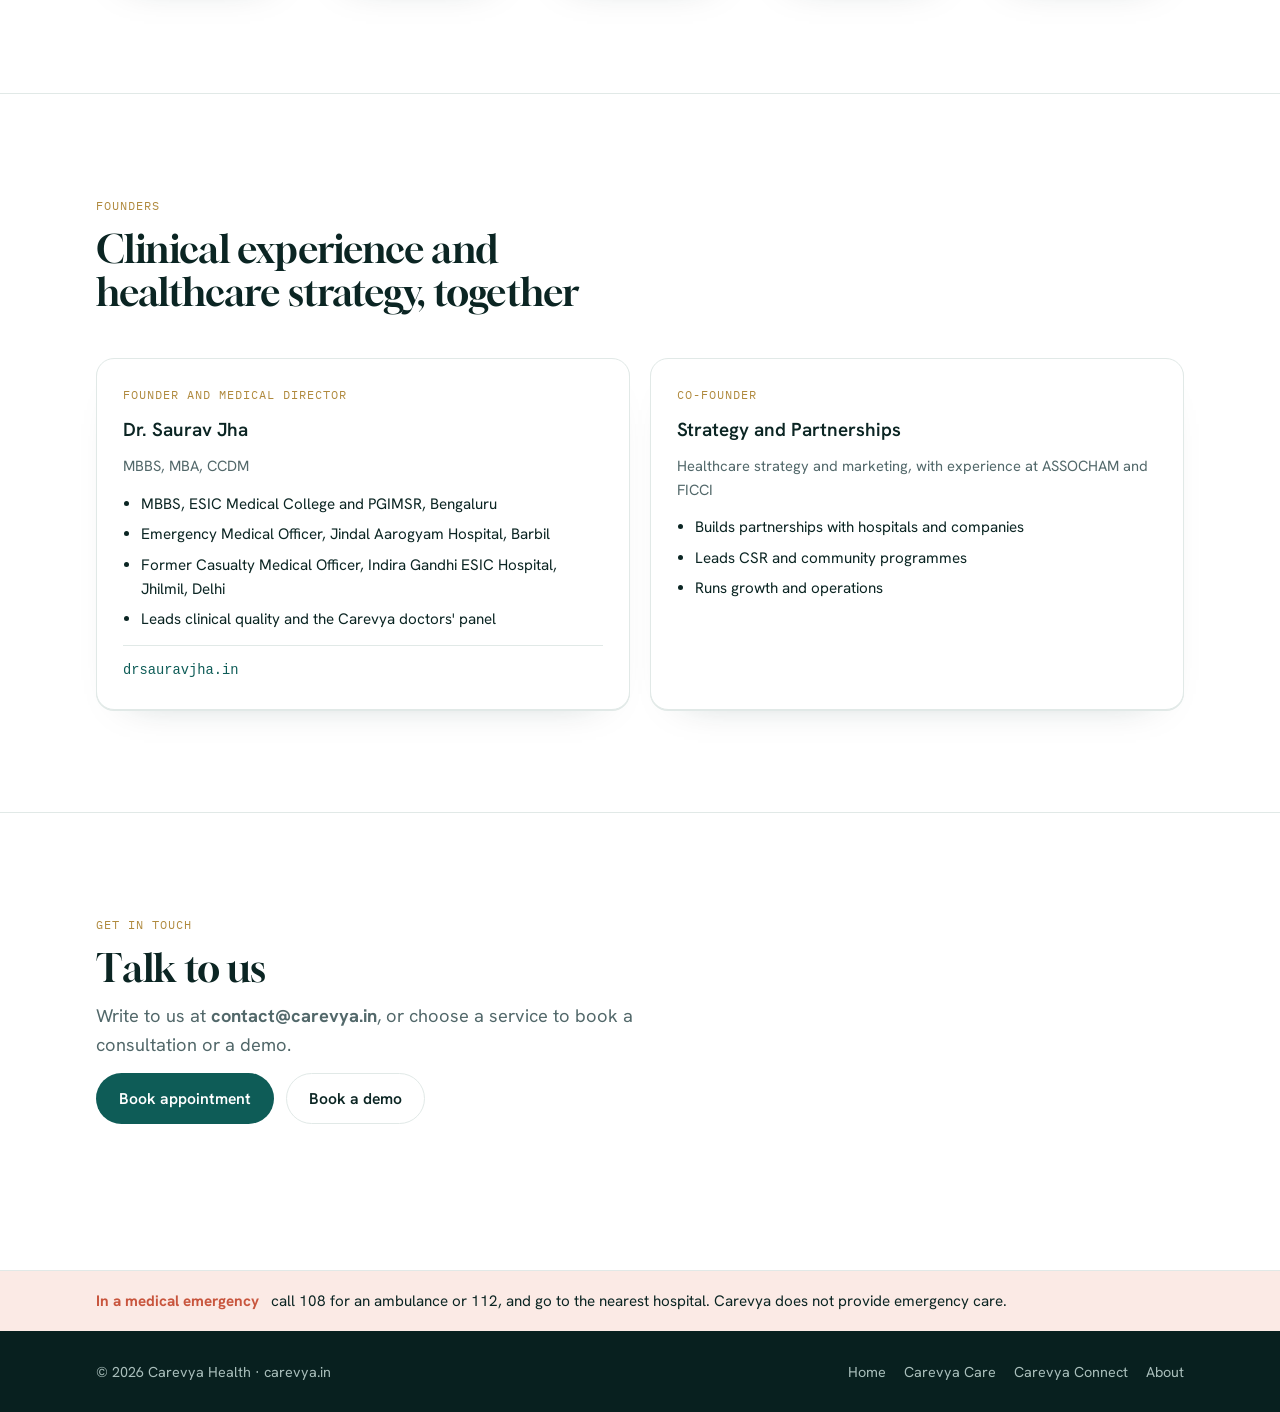
==== commit 4cf970c3: "Add files via upload" ====
--- a/about.html
+++ b/about.html
@@ -134,7 +134,7 @@
         <p class="eyebrow">Get in touch</p>
         <h2>Talk to us</h2>
         <p class="lede">Write to us at <strong style="user-select:all">contact@carevya.in</strong>, or choose a service to book a consultation or a demo.</p>
-        <div class="hero-actions"><a class="btn btn-primary" href="care.html#contact">Book a consultation</a><a class="btn btn-ghost" href="connect.html#contact">Book a demo</a></div>
+        <div class="hero-actions"><a class="btn btn-primary" href="care.html#contact">Book appointment</a><a class="btn btn-ghost" href="connect.html#contact">Book a demo</a></div>
       </div>
     </div>
   </section>
